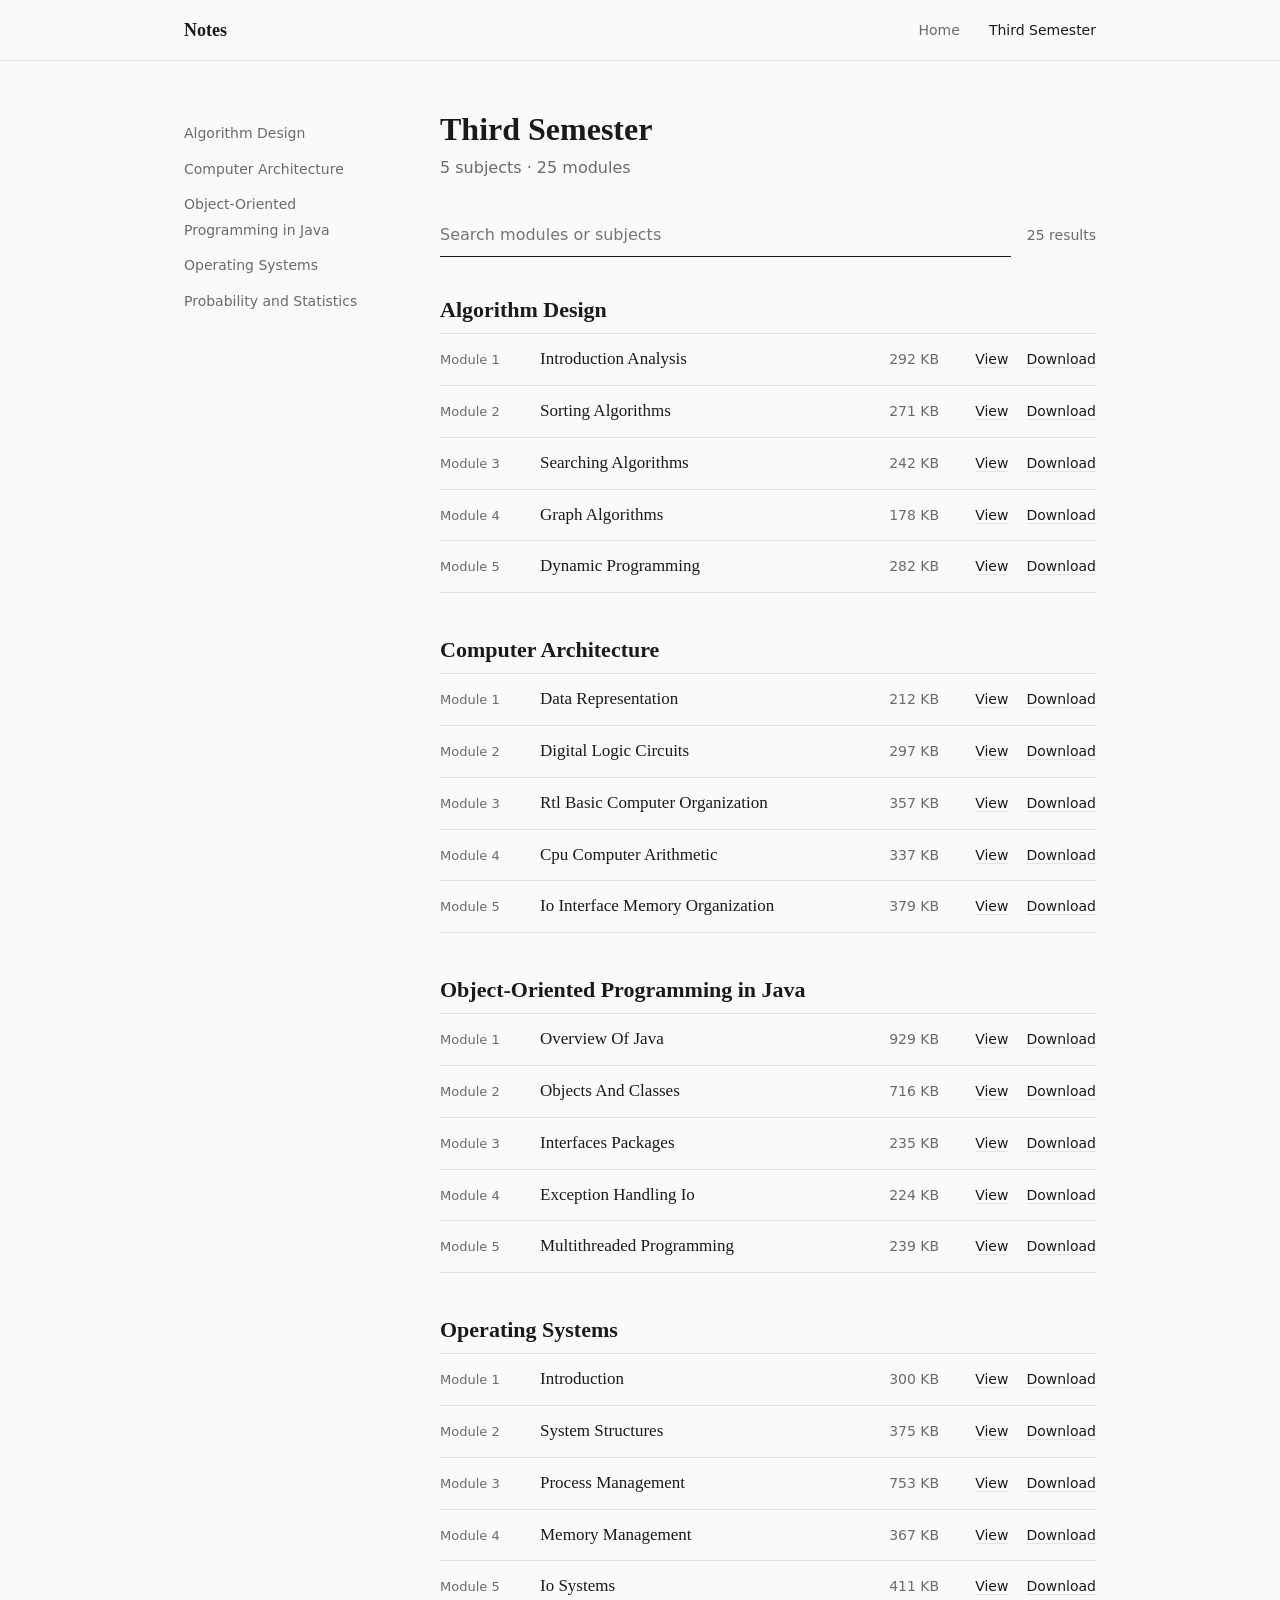
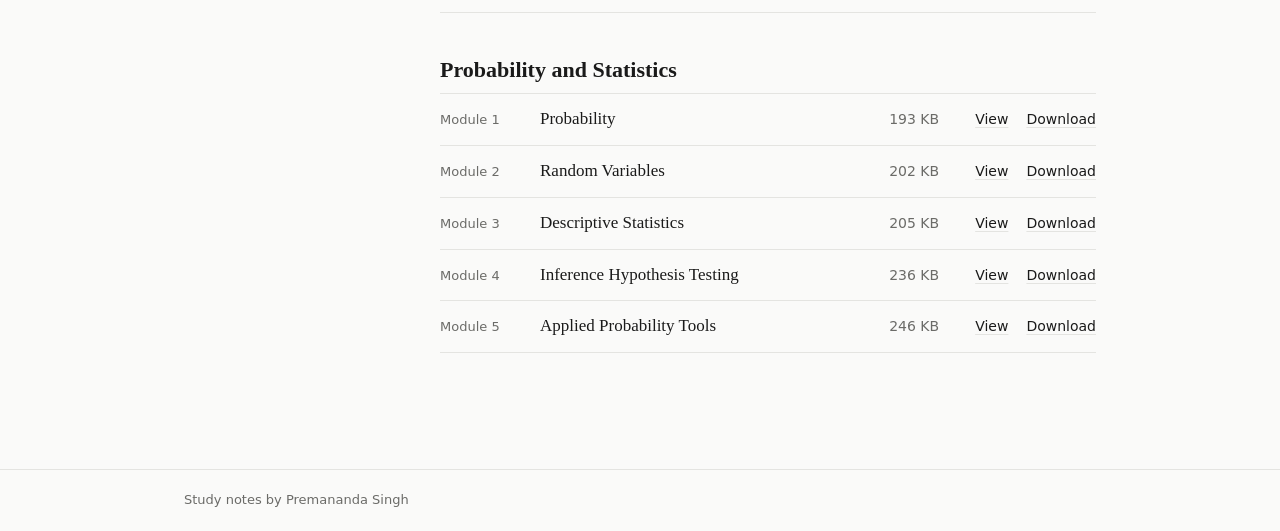
==== static/third_semester.html @ d02e10bb "adding web" ====
<!doctype html>
<html lang="en">
<head>
<meta charset="utf-8">
<meta name="viewport" content="width=device-width, initial-scale=1">
<title>Third Semester</title>
<link rel="stylesheet" href="assets/style.css">
</head>
<body>
<header class="top">
  <div class="wrap top-in">
    <a class="brand" href="index.html">Notes</a>
    <nav aria-label="Main">
      <a href="index.html">Home</a>
      <a href="third_semester.html" class="on">Third Semester</a>
    </nav>
  </div>
</header>

<div class="wrap page layout">
  <aside class="side">
    <ul class="side-list"><li><a href="#ad">Algorithm Design</a></li><li><a href="#ca">Computer Architecture</a></li><li><a href="#java">Object-Oriented Programming in Java</a></li><li><a href="#os">Operating Systems</a></li><li><a href="#ps">Probability and Statistics</a></li></ul>
  </aside>
  <main class="main">
    <h1>Third Semester</h1>
    <p class="sub">5 subjects &middot; 25 modules</p>
    <div class="search">
      <input id="q" type="search" placeholder="Search modules or subjects" aria-label="Search">
      <span id="shown" class="muted">25 results</span>
    </div>
    
    <section class="subject" id="ad">
      <h2>Algorithm Design</h2>
      <ol class="plain">
        <li class="line row" data-text="algorithm design ad module 1 introduction analysis">
          <span class="mod">Module 1</span>
          <span class="rt">Introduction Analysis</span>
          <span class="muted">292 KB</span>
          <span class="acts">
            <a href="notes/3sem/ad/ad-module1.pdf" target="_blank" rel="noopener">View</a>
            <a href="notes/3sem/ad/ad-module1.pdf" download>Download</a>
          </span>
        </li>
        <li class="line row" data-text="algorithm design ad module 2 sorting algorithms">
          <span class="mod">Module 2</span>
          <span class="rt">Sorting Algorithms</span>
          <span class="muted">271 KB</span>
          <span class="acts">
            <a href="notes/3sem/ad/ad-module2.pdf" target="_blank" rel="noopener">View</a>
            <a href="notes/3sem/ad/ad-module2.pdf" download>Download</a>
          </span>
        </li>
        <li class="line row" data-text="algorithm design ad module 3 searching algorithms">
          <span class="mod">Module 3</span>
          <span class="rt">Searching Algorithms</span>
          <span class="muted">242 KB</span>
          <span class="acts">
            <a href="notes/3sem/ad/ad-module3.pdf" target="_blank" rel="noopener">View</a>
            <a href="notes/3sem/ad/ad-module3.pdf" download>Download</a>
          </span>
        </li>
        <li class="line row" data-text="algorithm design ad module 4 graph algorithms">
          <span class="mod">Module 4</span>
          <span class="rt">Graph Algorithms</span>
          <span class="muted">178 KB</span>
          <span class="acts">
            <a href="notes/3sem/ad/ad-module4.pdf" target="_blank" rel="noopener">View</a>
            <a href="notes/3sem/ad/ad-module4.pdf" download>Download</a>
          </span>
        </li>
        <li class="line row" data-text="algorithm design ad module 5 dynamic programming">
          <span class="mod">Module 5</span>
          <span class="rt">Dynamic Programming</span>
          <span class="muted">282 KB</span>
          <span class="acts">
            <a href="notes/3sem/ad/ad-module5.pdf" target="_blank" rel="noopener">View</a>
            <a href="notes/3sem/ad/ad-module5.pdf" download>Download</a>
          </span>
        </li>
      </ol>
    </section>
    <section class="subject" id="ca">
      <h2>Computer Architecture</h2>
      <ol class="plain">
        <li class="line row" data-text="computer architecture ca module 1 data representation">
          <span class="mod">Module 1</span>
          <span class="rt">Data Representation</span>
          <span class="muted">212 KB</span>
          <span class="acts">
            <a href="notes/3sem/ca/ca-module1.pdf" target="_blank" rel="noopener">View</a>
            <a href="notes/3sem/ca/ca-module1.pdf" download>Download</a>
          </span>
        </li>
        <li class="line row" data-text="computer architecture ca module 2 digital logic circuits">
          <span class="mod">Module 2</span>
          <span class="rt">Digital Logic Circuits</span>
          <span class="muted">297 KB</span>
          <span class="acts">
            <a href="notes/3sem/ca/ca-module2.pdf" target="_blank" rel="noopener">View</a>
            <a href="notes/3sem/ca/ca-module2.pdf" download>Download</a>
          </span>
        </li>
        <li class="line row" data-text="computer architecture ca module 3 rtl basic computer organization">
          <span class="mod">Module 3</span>
          <span class="rt">Rtl Basic Computer Organization</span>
          <span class="muted">357 KB</span>
          <span class="acts">
            <a href="notes/3sem/ca/ca-module3.pdf" target="_blank" rel="noopener">View</a>
            <a href="notes/3sem/ca/ca-module3.pdf" download>Download</a>
          </span>
        </li>
        <li class="line row" data-text="computer architecture ca module 4 cpu computer arithmetic">
          <span class="mod">Module 4</span>
          <span class="rt">Cpu Computer Arithmetic</span>
          <span class="muted">337 KB</span>
          <span class="acts">
            <a href="notes/3sem/ca/ca-module4.pdf" target="_blank" rel="noopener">View</a>
            <a href="notes/3sem/ca/ca-module4.pdf" download>Download</a>
          </span>
        </li>
        <li class="line row" data-text="computer architecture ca module 5 io interface memory organization">
          <span class="mod">Module 5</span>
          <span class="rt">Io Interface Memory Organization</span>
          <span class="muted">379 KB</span>
          <span class="acts">
            <a href="notes/3sem/ca/ca-module5.pdf" target="_blank" rel="noopener">View</a>
            <a href="notes/3sem/ca/ca-module5.pdf" download>Download</a>
          </span>
        </li>
      </ol>
    </section>
    <section class="subject" id="java">
      <h2>Object-Oriented Programming in Java</h2>
      <ol class="plain">
        <li class="line row" data-text="object-oriented programming in java java module 1 overview of java">
          <span class="mod">Module 1</span>
          <span class="rt">Overview Of Java</span>
          <span class="muted">929 KB</span>
          <span class="acts">
            <a href="notes/3sem/java/java-module1.pdf" target="_blank" rel="noopener">View</a>
            <a href="notes/3sem/java/java-module1.pdf" download>Download</a>
          </span>
        </li>
        <li class="line row" data-text="object-oriented programming in java java module 2 objects and classes">
          <span class="mod">Module 2</span>
          <span class="rt">Objects And Classes</span>
          <span class="muted">716 KB</span>
          <span class="acts">
            <a href="notes/3sem/java/java-module2.pdf" target="_blank" rel="noopener">View</a>
            <a href="notes/3sem/java/java-module2.pdf" download>Download</a>
          </span>
        </li>
        <li class="line row" data-text="object-oriented programming in java java module 3 interfaces packages">
          <span class="mod">Module 3</span>
          <span class="rt">Interfaces Packages</span>
          <span class="muted">235 KB</span>
          <span class="acts">
            <a href="notes/3sem/java/java-module3.pdf" target="_blank" rel="noopener">View</a>
            <a href="notes/3sem/java/java-module3.pdf" download>Download</a>
          </span>
        </li>
        <li class="line row" data-text="object-oriented programming in java java module 4 exception handling io">
          <span class="mod">Module 4</span>
          <span class="rt">Exception Handling Io</span>
          <span class="muted">224 KB</span>
          <span class="acts">
            <a href="notes/3sem/java/java-module4.pdf" target="_blank" rel="noopener">View</a>
            <a href="notes/3sem/java/java-module4.pdf" download>Download</a>
          </span>
        </li>
        <li class="line row" data-text="object-oriented programming in java java module 5 multithreaded programming">
          <span class="mod">Module 5</span>
          <span class="rt">Multithreaded Programming</span>
          <span class="muted">239 KB</span>
          <span class="acts">
            <a href="notes/3sem/java/java-module5.pdf" target="_blank" rel="noopener">View</a>
            <a href="notes/3sem/java/java-module5.pdf" download>Download</a>
          </span>
        </li>
      </ol>
    </section>
    <section class="subject" id="os">
      <h2>Operating Systems</h2>
      <ol class="plain">
        <li class="line row" data-text="operating systems os module 1 introduction">
          <span class="mod">Module 1</span>
          <span class="rt">Introduction</span>
          <span class="muted">300 KB</span>
          <span class="acts">
            <a href="notes/3sem/os/os-module1.pdf" target="_blank" rel="noopener">View</a>
            <a href="notes/3sem/os/os-module1.pdf" download>Download</a>
          </span>
        </li>
        <li class="line row" data-text="operating systems os module 2 system structures">
          <span class="mod">Module 2</span>
          <span class="rt">System Structures</span>
          <span class="muted">375 KB</span>
          <span class="acts">
            <a href="notes/3sem/os/os-module2.pdf" target="_blank" rel="noopener">View</a>
            <a href="notes/3sem/os/os-module2.pdf" download>Download</a>
          </span>
        </li>
        <li class="line row" data-text="operating systems os module 3 process management">
          <span class="mod">Module 3</span>
          <span class="rt">Process Management</span>
          <span class="muted">753 KB</span>
          <span class="acts">
            <a href="notes/3sem/os/os-module3.pdf" target="_blank" rel="noopener">View</a>
            <a href="notes/3sem/os/os-module3.pdf" download>Download</a>
          </span>
        </li>
        <li class="line row" data-text="operating systems os module 4 memory management">
          <span class="mod">Module 4</span>
          <span class="rt">Memory Management</span>
          <span class="muted">367 KB</span>
          <span class="acts">
            <a href="notes/3sem/os/os-module4.pdf" target="_blank" rel="noopener">View</a>
            <a href="notes/3sem/os/os-module4.pdf" download>Download</a>
          </span>
        </li>
        <li class="line row" data-text="operating systems os module 5 io systems">
          <span class="mod">Module 5</span>
          <span class="rt">Io Systems</span>
          <span class="muted">411 KB</span>
          <span class="acts">
            <a href="notes/3sem/os/os-module5.pdf" target="_blank" rel="noopener">View</a>
            <a href="notes/3sem/os/os-module5.pdf" download>Download</a>
          </span>
        </li>
      </ol>
    </section>
    <section class="subject" id="ps">
      <h2>Probability and Statistics</h2>
      <ol class="plain">
        <li class="line row" data-text="probability and statistics ps module 1 probability">
          <span class="mod">Module 1</span>
          <span class="rt">Probability</span>
          <span class="muted">193 KB</span>
          <span class="acts">
            <a href="notes/3sem/ps/ps-module1.pdf" target="_blank" rel="noopener">View</a>
            <a href="notes/3sem/ps/ps-module1.pdf" download>Download</a>
          </span>
        </li>
        <li class="line row" data-text="probability and statistics ps module 2 random variables">
          <span class="mod">Module 2</span>
          <span class="rt">Random Variables</span>
          <span class="muted">202 KB</span>
          <span class="acts">
            <a href="notes/3sem/ps/ps-module2.pdf" target="_blank" rel="noopener">View</a>
            <a href="notes/3sem/ps/ps-module2.pdf" download>Download</a>
          </span>
        </li>
        <li class="line row" data-text="probability and statistics ps module 3 descriptive statistics">
          <span class="mod">Module 3</span>
          <span class="rt">Descriptive Statistics</span>
          <span class="muted">205 KB</span>
          <span class="acts">
            <a href="notes/3sem/ps/ps-module3.pdf" target="_blank" rel="noopener">View</a>
            <a href="notes/3sem/ps/ps-module3.pdf" download>Download</a>
          </span>
        </li>
        <li class="line row" data-text="probability and statistics ps module 4 inference hypothesis testing">
          <span class="mod">Module 4</span>
          <span class="rt">Inference Hypothesis Testing</span>
          <span class="muted">236 KB</span>
          <span class="acts">
            <a href="notes/3sem/ps/ps-module4.pdf" target="_blank" rel="noopener">View</a>
            <a href="notes/3sem/ps/ps-module4.pdf" download>Download</a>
          </span>
        </li>
        <li class="line row" data-text="probability and statistics ps module 5 applied probability tools">
          <span class="mod">Module 5</span>
          <span class="rt">Applied Probability Tools</span>
          <span class="muted">246 KB</span>
          <span class="acts">
            <a href="notes/3sem/ps/ps-module5.pdf" target="_blank" rel="noopener">View</a>
            <a href="notes/3sem/ps/ps-module5.pdf" download>Download</a>
          </span>
        </li>
      </ol>
    </section>
    <p id="none" class="muted" hidden>No modules match your search.</p>
  </main>
</div>

<footer class="foot">
  <div class="wrap">Study notes by Premananda Singh</div>
</footer>
<script src="assets/app.js"></script>
</body>
</html>
---- static/assets/style.css ----
:root{
  --bg:#fafaf9; --ink:#1a1a1a; --mute:#6b6b68; --line:#e4e4e1;
  --serif:Georgia,"Times New Roman",serif;
  --sans:system-ui,-apple-system,"Segoe UI",Roboto,Helvetica,Arial,sans-serif;
}
*{box-sizing:border-box}
html{scroll-behavior:smooth}
body{margin:0;background:var(--bg);color:var(--ink);font:16px/1.6 var(--sans)}
a{color:var(--ink);text-decoration:none}
a:hover{text-decoration:underline}
.wrap{max-width:960px;margin:0 auto;padding:0 24px}
.muted{color:var(--mute);font-size:14px}

.top{border-bottom:1px solid var(--line)}
.top-in{display:flex;align-items:center;justify-content:space-between;height:60px}
.brand{font:700 18px var(--serif)}
.brand:hover{text-decoration:none}
.top nav a{margin-left:24px;font-size:14px;color:var(--mute)}
.top nav a.on{color:var(--ink)}

.page{padding-top:48px;padding-bottom:72px}
h1{margin:0;font:700 32px/1.25 var(--serif)}
.sub{margin:6px 0 32px;color:var(--mute)}
.plain{list-style:none;margin:0;padding:0}
.line{padding:14px 0;border-top:1px solid var(--line)}
.plain>.line:last-child{border-bottom:1px solid var(--line)}
.plain>.line{display:flex;align-items:baseline;gap:16px}
.plain>.line>a:first-child{font:600 18px var(--serif)}

.layout{display:grid;grid-template-columns:200px 1fr;gap:56px}
.side{position:sticky;top:24px;align-self:start;padding-top:6px}
.side-list{list-style:none;margin:0;padding:0}
.side-list li{padding:5px 0}
.side-list a{font-size:14px;color:var(--mute)}
.side-list a:hover{color:var(--ink)}

.search{display:flex;align-items:center;gap:16px;margin-bottom:40px}
.search input{flex:1;padding:9px 0;border:0;border-bottom:1px solid var(--ink);background:transparent;color:var(--ink);font:inherit;border-radius:0}
.search input:focus{outline:none;border-bottom-width:2px}

.subject{margin-bottom:44px;scroll-margin-top:24px}
.subject h2{margin:0 0 10px;font:700 22px var(--serif)}
.row{display:grid!important;grid-template-columns:84px 1fr 70px auto;align-items:baseline;gap:16px}
.mod{font-size:13px;color:var(--mute)}
.rt{font:500 17px var(--serif)}
.acts{display:flex;gap:18px;font-size:14px}
.acts a{text-decoration:underline;text-decoration-color:var(--line);text-underline-offset:3px}
.acts a:hover{text-decoration-color:var(--ink)}

.foot{border-top:1px solid var(--line);color:var(--mute);font-size:13px;padding:20px 0}

@media (max-width:760px){
  .layout{grid-template-columns:1fr;gap:20px}
  .side{position:static}
  .side-list{display:flex;flex-wrap:wrap;gap:4px 18px}
  h1{font-size:26px}
  .row{grid-template-columns:1fr auto;gap:2px 12px}
  .mod{grid-column:1/-1}
  .row>.muted{display:none}
}
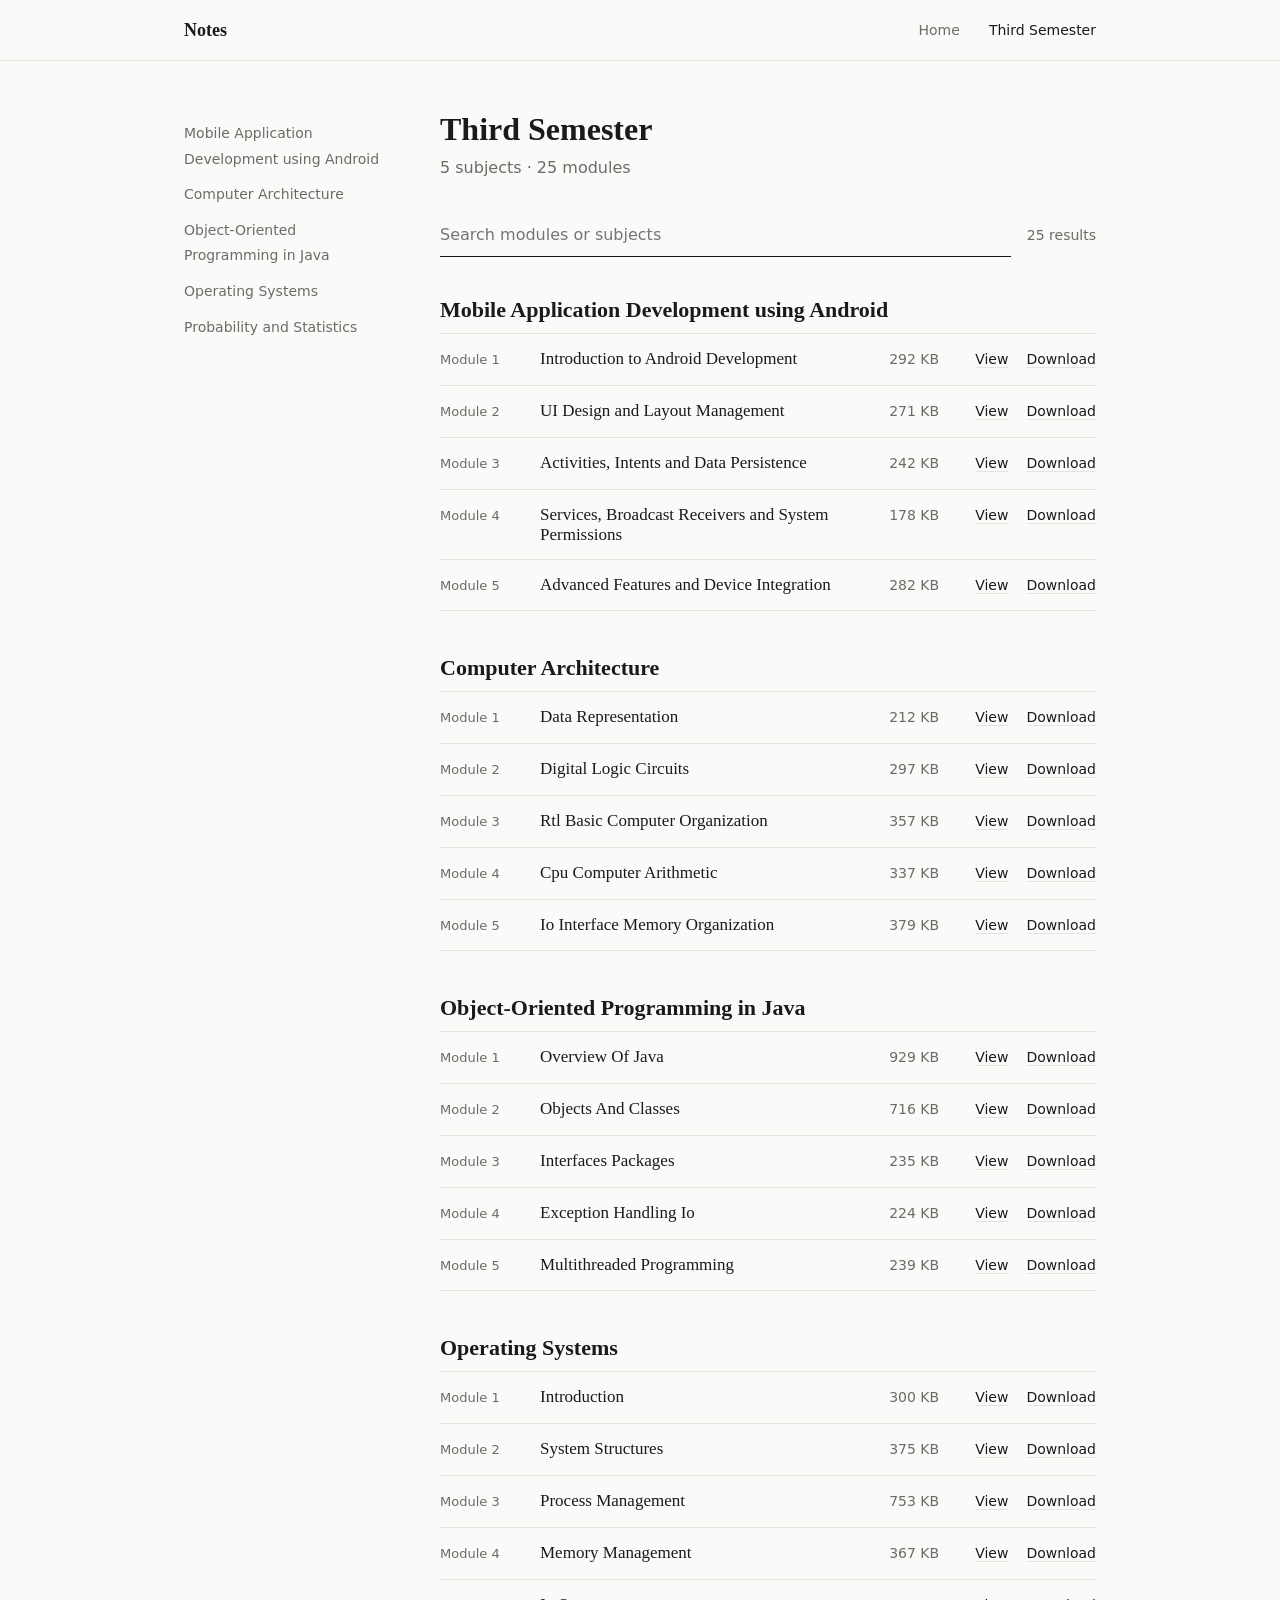
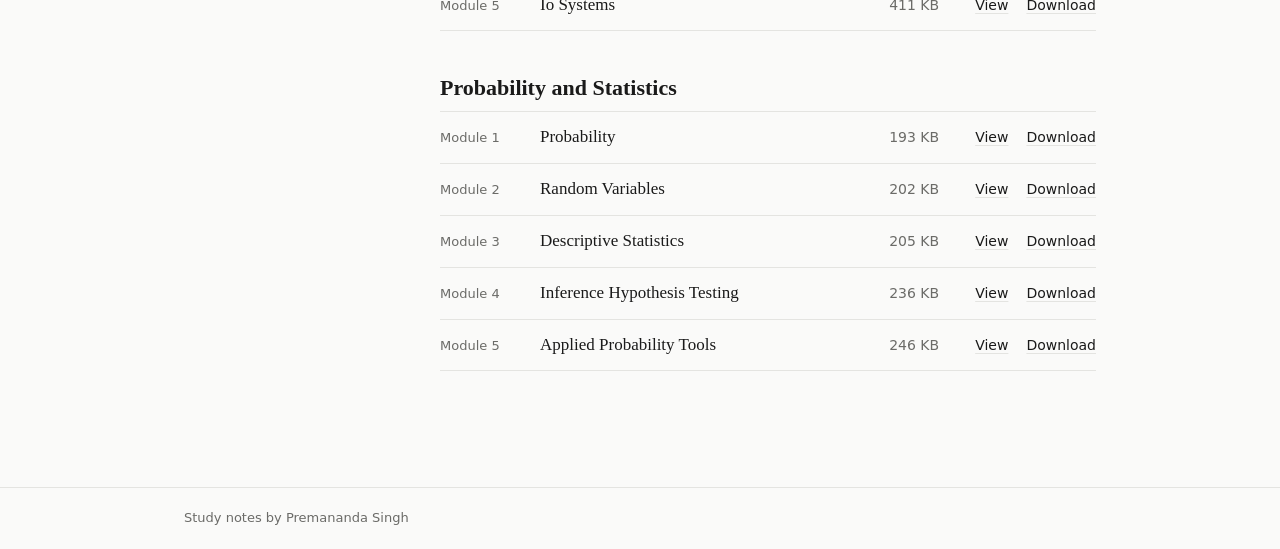
==== commit 0a40030a: "adding note" ====
--- a/static/third_semester.html
+++ b/static/third_semester.html
@@ -19,7 +19,7 @@
 
 <div class="wrap page layout">
   <aside class="side">
-    <ul class="side-list"><li><a href="#ad">Algorithm Design</a></li><li><a href="#ca">Computer Architecture</a></li><li><a href="#java">Object-Oriented Programming in Java</a></li><li><a href="#os">Operating Systems</a></li><li><a href="#ps">Probability and Statistics</a></li></ul>
+    <ul class="side-list"><li><a href="#android">Mobile Application Development using Android</a></li><li><a href="#ca">Computer Architecture</a></li><li><a href="#java">Object-Oriented Programming in Java</a></li><li><a href="#os">Operating Systems</a></li><li><a href="#ps">Probability and Statistics</a></li></ul>
   </aside>
   <main class="main">
     <h1>Third Semester</h1>
@@ -29,48 +29,48 @@
       <span id="shown" class="muted">25 results</span>
     </div>
     
-    <section class="subject" id="ad">
-      <h2>Algorithm Design</h2>
-      <ol class="plain">
-        <li class="line row" data-text="algorithm design ad module 1 introduction analysis">
-          <span class="mod">Module 1</span>
-          <span class="rt">Introduction Analysis</span>
+    <section class="subject" id="android">
+      <h2>Mobile Application Development using Android</h2>
+      <ol class="plain">
+        <li class="line row" data-text="mobile application development using android android module 1 introduction to android development">
+          <span class="mod">Module 1</span>
+          <span class="rt">Introduction to Android Development</span>
           <span class="muted">292 KB</span>
           <span class="acts">
             <a href="notes/3sem/ad/ad-module1.pdf" target="_blank" rel="noopener">View</a>
             <a href="notes/3sem/ad/ad-module1.pdf" download>Download</a>
           </span>
         </li>
-        <li class="line row" data-text="algorithm design ad module 2 sorting algorithms">
-          <span class="mod">Module 2</span>
-          <span class="rt">Sorting Algorithms</span>
+        <li class="line row" data-text="mobile application development using android android module 2 ui design and layout management">
+          <span class="mod">Module 2</span>
+          <span class="rt">UI Design and Layout Management</span>
           <span class="muted">271 KB</span>
           <span class="acts">
             <a href="notes/3sem/ad/ad-module2.pdf" target="_blank" rel="noopener">View</a>
             <a href="notes/3sem/ad/ad-module2.pdf" download>Download</a>
           </span>
         </li>
-        <li class="line row" data-text="algorithm design ad module 3 searching algorithms">
-          <span class="mod">Module 3</span>
-          <span class="rt">Searching Algorithms</span>
+        <li class="line row" data-text="mobile application development using android android module 3 activities, intents and data persistence">
+          <span class="mod">Module 3</span>
+          <span class="rt">Activities, Intents and Data Persistence</span>
           <span class="muted">242 KB</span>
           <span class="acts">
             <a href="notes/3sem/ad/ad-module3.pdf" target="_blank" rel="noopener">View</a>
             <a href="notes/3sem/ad/ad-module3.pdf" download>Download</a>
           </span>
         </li>
-        <li class="line row" data-text="algorithm design ad module 4 graph algorithms">
-          <span class="mod">Module 4</span>
-          <span class="rt">Graph Algorithms</span>
+        <li class="line row" data-text="mobile application development using android android module 4 services, broadcast receivers and system permissions">
+          <span class="mod">Module 4</span>
+          <span class="rt">Services, Broadcast Receivers and System Permissions</span>
           <span class="muted">178 KB</span>
           <span class="acts">
             <a href="notes/3sem/ad/ad-module4.pdf" target="_blank" rel="noopener">View</a>
             <a href="notes/3sem/ad/ad-module4.pdf" download>Download</a>
           </span>
         </li>
-        <li class="line row" data-text="algorithm design ad module 5 dynamic programming">
-          <span class="mod">Module 5</span>
-          <span class="rt">Dynamic Programming</span>
+        <li class="line row" data-text="mobile application development using android android module 5 advanced features and device integration">
+          <span class="mod">Module 5</span>
+          <span class="rt">Advanced Features and Device Integration</span>
           <span class="muted">282 KB</span>
           <span class="acts">
             <a href="notes/3sem/ad/ad-module5.pdf" target="_blank" rel="noopener">View</a>
